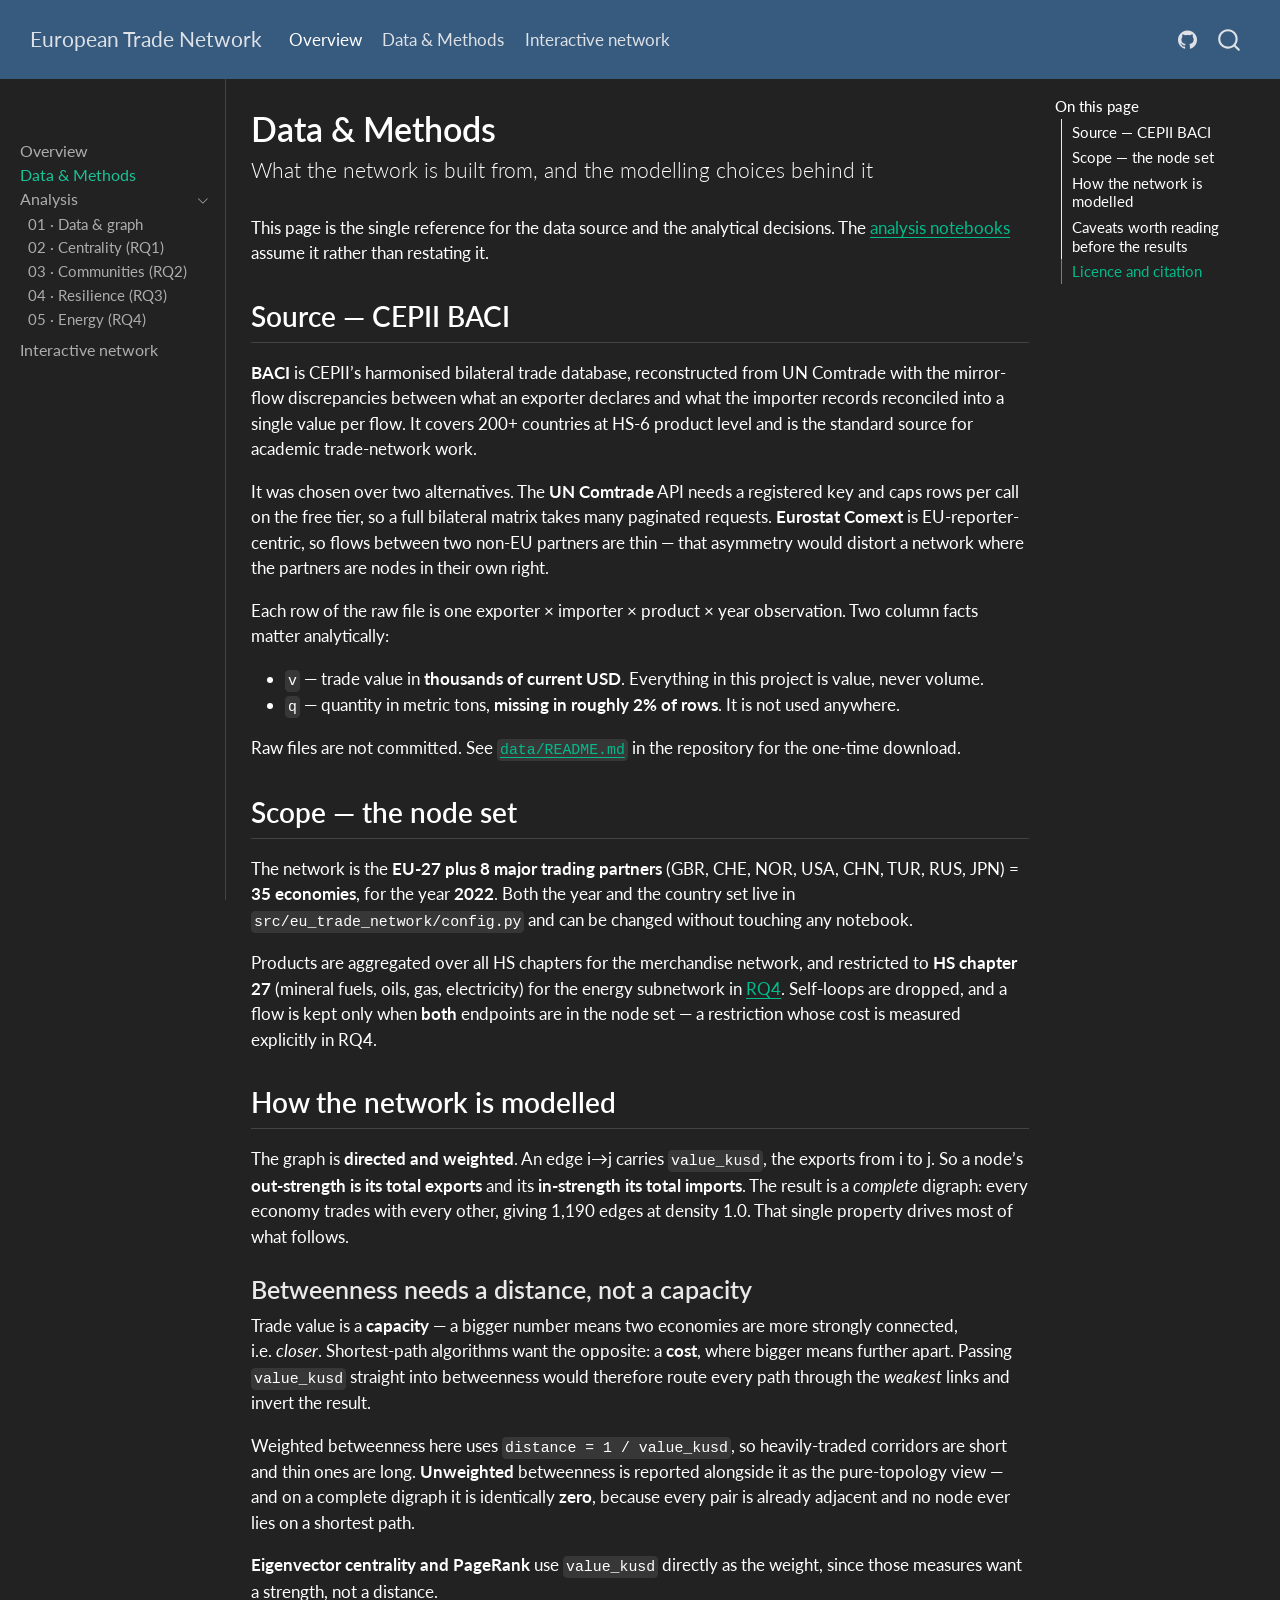
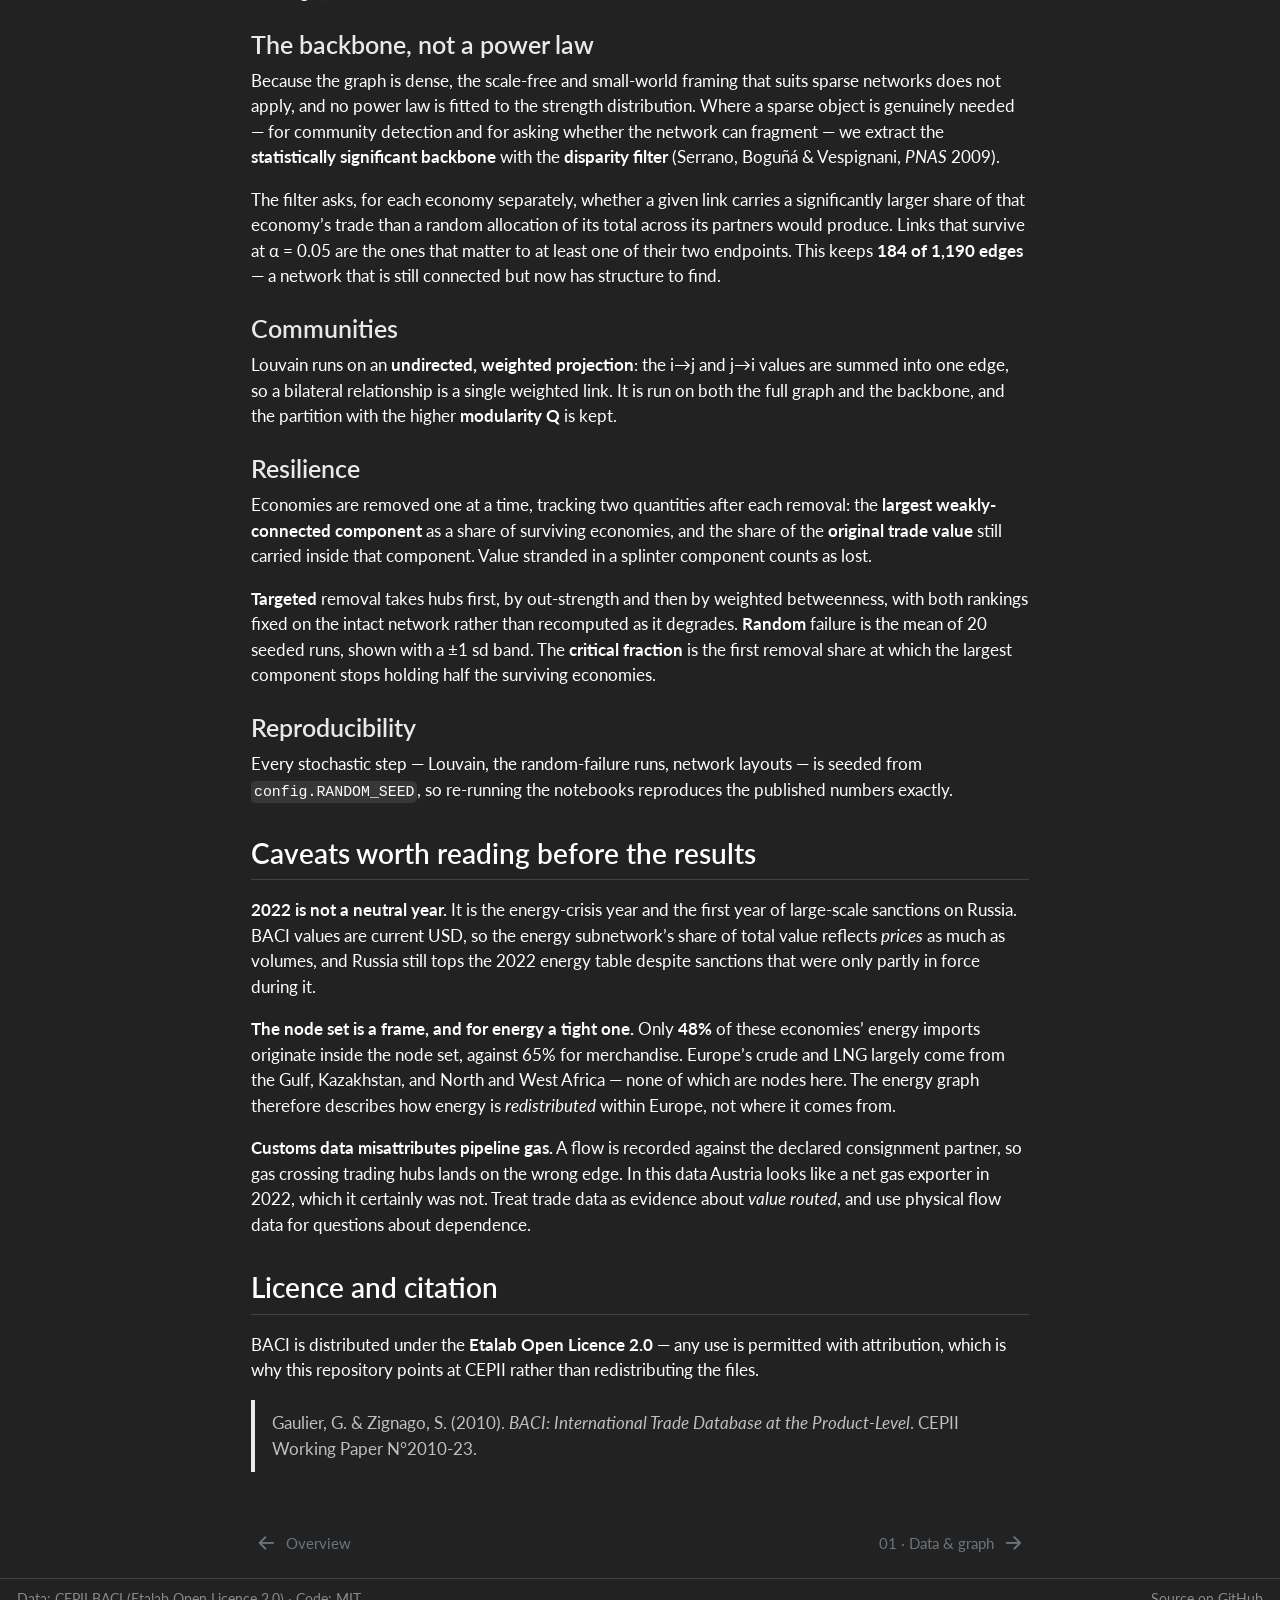
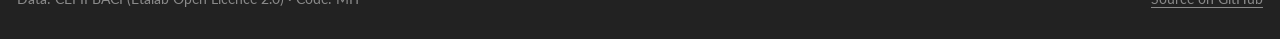
==== data.html @ 0a046957 "Built site for gh-pages" ====
<!DOCTYPE html>
<html xmlns="http://www.w3.org/1999/xhtml" lang="en" xml:lang="en"><head>

<meta charset="utf-8">
<meta name="generator" content="quarto-1.9.38">

<meta name="viewport" content="width=device-width, initial-scale=1.0, user-scalable=yes">


<title>Data &amp; Methods – European Trade Network</title>
<style>
/* Default styles provided by pandoc.
** See https://pandoc.org/MANUAL.html#variables-for-html for config info.
*/
code{white-space: pre-wrap;}
span.smallcaps{font-variant: small-caps;}
div.columns{display: flex; gap: min(4vw, 1.5em);}
div.column{flex: auto; overflow-x: auto;}
div.hanging-indent{margin-left: 1.5em; text-indent: -1.5em;}
ul.task-list{list-style: none;}
ul.task-list li input[type="checkbox"] {
  width: 0.8em;
  margin: 0 0.8em 0.2em -1em; /* quarto-specific, see https://github.com/quarto-dev/quarto-cli/issues/4556 */ 
  vertical-align: middle;
}
</style>


<script src="site_libs/quarto-nav/quarto-nav.js"></script>
<script src="site_libs/quarto-nav/headroom.min.js"></script>
<script src="site_libs/clipboard/clipboard.min.js"></script>
<script src="site_libs/quarto-search/autocomplete.umd.js"></script>
<script src="site_libs/quarto-search/fuse.min.js"></script>
<script src="site_libs/quarto-search/quarto-search.js"></script>
<meta name="quarto:offset" content="./">
<link href="./notebooks/01_data_and_graph.html" rel="next">
<link href="./index.html" rel="prev">
<link href="./figures/headline/01_flow_map.png" rel="icon" type="image/png">
<script src="site_libs/quarto-html/quarto.js" type="module"></script>
<script src="site_libs/quarto-html/tabsets/tabsets.js" type="module"></script>
<script src="site_libs/quarto-html/popper.min.js"></script>
<script src="site_libs/quarto-html/tippy.umd.min.js"></script>
<script src="site_libs/quarto-html/anchor.min.js"></script>
<link href="site_libs/quarto-html/tippy.css" rel="stylesheet">
<link href="site_libs/quarto-html/quarto-syntax-highlighting-dark-0a6b7249c26820e032cb0bd839ff02b1.css" rel="stylesheet" id="quarto-text-highlighting-styles">
<script src="site_libs/bootstrap/bootstrap.min.js"></script>
<link href="site_libs/bootstrap/bootstrap-icons.css" rel="stylesheet">
<link href="site_libs/bootstrap/bootstrap-91413791c70808ededd0a060a07217d9.min.css" rel="stylesheet" append-hash="true" id="quarto-bootstrap" data-mode="dark">
<script id="quarto-search-options" type="application/json">{
  "location": "navbar",
  "copy-button": false,
  "collapse-after": 3,
  "panel-placement": "end",
  "type": "overlay",
  "limit": 50,
  "keyboard-shortcut": [
    "f",
    "/",
    "s"
  ],
  "show-item-context": false,
  "language": {
    "search-no-results-text": "No results",
    "search-matching-documents-text": "matching documents",
    "search-copy-link-title": "Copy link to search",
    "search-hide-matches-text": "Hide additional matches",
    "search-more-match-text": "more match in this document",
    "search-more-matches-text": "more matches in this document",
    "search-clear-button-title": "Clear",
    "search-text-placeholder": "",
    "search-detached-cancel-button-title": "Cancel",
    "search-submit-button-title": "Submit",
    "search-label": "Search"
  }
}</script>


</head>

<body class="nav-sidebar docked nav-fixed quarto-light">

<div id="quarto-search-results"></div>
  <header id="quarto-header" class="headroom fixed-top">
    <nav class="navbar navbar-expand-lg " data-bs-theme="dark">
      <div class="navbar-container container-fluid">
      <div class="navbar-brand-container mx-auto">
    <a class="navbar-brand" href="./index.html">
    <span class="navbar-title">European Trade Network</span>
    </a>
  </div>
            <div id="quarto-search" class="" title="Search"></div>
          <button class="navbar-toggler" type="button" data-bs-toggle="collapse" data-bs-target="#navbarCollapse" aria-controls="navbarCollapse" role="menu" aria-expanded="false" aria-label="Toggle navigation" onclick="if (window.quartoToggleHeadroom) { window.quartoToggleHeadroom(); }">
  <span class="navbar-toggler-icon"></span>
</button>
          <div class="collapse navbar-collapse" id="navbarCollapse">
            <ul class="navbar-nav navbar-nav-scroll me-auto">
  <li class="nav-item">
    <a class="nav-link active" href="./index.html" aria-current="page"> 
<span class="menu-text">Overview</span></a>
  </li>  
  <li class="nav-item">
    <a class="nav-link" href="./data.html"> 
<span class="menu-text">Data &amp; Methods</span></a>
  </li>  
  <li class="nav-item">
    <a class="nav-link" href="./network.html"> 
<span class="menu-text">Interactive network</span></a>
  </li>  
</ul>
            <ul class="navbar-nav navbar-nav-scroll ms-auto">
  <li class="nav-item compact">
    <a class="nav-link" href="https://github.com/fatemeh-studio/eu-trade-network"> <i class="bi bi-github" role="img" aria-label="Source on GitHub">
</i> 
<span class="menu-text"></span></a>
  </li>  
</ul>
          </div> <!-- /navcollapse -->
            <div class="quarto-navbar-tools">
</div>
      </div> <!-- /container-fluid -->
    </nav>
  <nav class="quarto-secondary-nav">
    <div class="container-fluid d-flex">
      <button type="button" class="quarto-btn-toggle btn" data-bs-toggle="collapse" role="button" data-bs-target=".quarto-sidebar-collapse-item" aria-controls="quarto-sidebar" aria-expanded="false" aria-label="Toggle sidebar navigation" onclick="if (window.quartoToggleHeadroom) { window.quartoToggleHeadroom(); }">
        <i class="bi bi-layout-text-sidebar-reverse"></i>
      </button>
        <nav class="quarto-page-breadcrumbs" aria-label="breadcrumb"><ol class="breadcrumb"><li class="breadcrumb-item"><a href="./data.html">Data &amp; Methods</a></li></ol></nav>
        <a class="flex-grow-1" role="navigation" data-bs-toggle="collapse" data-bs-target=".quarto-sidebar-collapse-item" aria-controls="quarto-sidebar" aria-expanded="false" aria-label="Toggle sidebar navigation" onclick="if (window.quartoToggleHeadroom) { window.quartoToggleHeadroom(); }">      
        </a>
      <button type="button" class="btn quarto-search-button" aria-label="Search" onclick="window.quartoOpenSearch();">
        <i class="bi bi-search"></i>
      </button>
    </div>
  </nav>
</header>
<!-- content -->
<div id="quarto-content" class="quarto-container page-columns page-rows-contents page-layout-article page-navbar">
<!-- sidebar -->
  <nav id="quarto-sidebar" class="sidebar collapse collapse-horizontal quarto-sidebar-collapse-item sidebar-navigation docked overflow-auto">
        <div class="mt-2 flex-shrink-0 align-items-center">
        <div class="sidebar-search">
        <div id="quarto-search" class="" title="Search"></div>
        </div>
        </div>
    <div class="sidebar-menu-container"> 
    <ul class="list-unstyled mt-1">
        <li class="sidebar-item">
  <div class="sidebar-item-container"> 
  <a href="./index.html" class="sidebar-item-text sidebar-link">
 <span class="menu-text">Overview</span></a>
  </div>
</li>
        <li class="sidebar-item">
  <div class="sidebar-item-container"> 
  <a href="./data.html" class="sidebar-item-text sidebar-link active">
 <span class="menu-text">Data &amp; Methods</span></a>
  </div>
</li>
        <li class="sidebar-item sidebar-item-section">
      <div class="sidebar-item-container"> 
            <a class="sidebar-item-text sidebar-link text-start" data-bs-toggle="collapse" data-bs-target="#quarto-sidebar-section-1" role="navigation" aria-expanded="true">
 <span class="menu-text">Analysis</span></a>
          <a class="sidebar-item-toggle text-start" data-bs-toggle="collapse" data-bs-target="#quarto-sidebar-section-1" role="navigation" aria-expanded="true" aria-label="Toggle section">
            <i class="bi bi-chevron-right ms-2"></i>
          </a> 
      </div>
      <ul id="quarto-sidebar-section-1" class="collapse list-unstyled sidebar-section depth1 show">  
          <li class="sidebar-item">
  <div class="sidebar-item-container"> 
  <a href="./notebooks/01_data_and_graph.html" class="sidebar-item-text sidebar-link">
 <span class="menu-text">01 · Data &amp; graph</span></a>
  </div>
</li>
          <li class="sidebar-item">
  <div class="sidebar-item-container"> 
  <a href="./notebooks/02_centrality_and_backbone.html" class="sidebar-item-text sidebar-link">
 <span class="menu-text">02 · Centrality (RQ1)</span></a>
  </div>
</li>
          <li class="sidebar-item">
  <div class="sidebar-item-container"> 
  <a href="./notebooks/03_communities.html" class="sidebar-item-text sidebar-link">
 <span class="menu-text">03 · Communities (RQ2)</span></a>
  </div>
</li>
          <li class="sidebar-item">
  <div class="sidebar-item-container"> 
  <a href="./notebooks/04_resilience.html" class="sidebar-item-text sidebar-link">
 <span class="menu-text">04 · Resilience (RQ3)</span></a>
  </div>
</li>
          <li class="sidebar-item">
  <div class="sidebar-item-container"> 
  <a href="./notebooks/05_energy_subnetwork.html" class="sidebar-item-text sidebar-link">
 <span class="menu-text">05 · Energy (RQ4)</span></a>
  </div>
</li>
      </ul>
  </li>
        <li class="sidebar-item">
  <div class="sidebar-item-container"> 
  <a href="./network.html" class="sidebar-item-text sidebar-link">
 <span class="menu-text">Interactive network</span></a>
  </div>
</li>
    </ul>
    </div>
</nav>
<div id="quarto-sidebar-glass" class="quarto-sidebar-collapse-item" data-bs-toggle="collapse" data-bs-target=".quarto-sidebar-collapse-item"></div>
<!-- margin-sidebar -->
    <div id="quarto-margin-sidebar" class="sidebar margin-sidebar">
        <nav id="TOC" role="doc-toc" class="toc-active">
    <h2 id="toc-title">On this page</h2>
   
  <ul>
  <li><a href="#source-cepii-baci" id="toc-source-cepii-baci" class="nav-link active" data-scroll-target="#source-cepii-baci">Source — CEPII BACI</a></li>
  <li><a href="#scope-the-node-set" id="toc-scope-the-node-set" class="nav-link" data-scroll-target="#scope-the-node-set">Scope — the node set</a></li>
  <li><a href="#how-the-network-is-modelled" id="toc-how-the-network-is-modelled" class="nav-link" data-scroll-target="#how-the-network-is-modelled">How the network is modelled</a>
  <ul class="collapse">
  <li><a href="#betweenness-needs-a-distance-not-a-capacity" id="toc-betweenness-needs-a-distance-not-a-capacity" class="nav-link" data-scroll-target="#betweenness-needs-a-distance-not-a-capacity">Betweenness needs a distance, not a capacity</a></li>
  <li><a href="#the-backbone-not-a-power-law" id="toc-the-backbone-not-a-power-law" class="nav-link" data-scroll-target="#the-backbone-not-a-power-law">The backbone, not a power law</a></li>
  <li><a href="#communities" id="toc-communities" class="nav-link" data-scroll-target="#communities">Communities</a></li>
  <li><a href="#resilience" id="toc-resilience" class="nav-link" data-scroll-target="#resilience">Resilience</a></li>
  <li><a href="#reproducibility" id="toc-reproducibility" class="nav-link" data-scroll-target="#reproducibility">Reproducibility</a></li>
  </ul></li>
  <li><a href="#caveats-worth-reading-before-the-results" id="toc-caveats-worth-reading-before-the-results" class="nav-link" data-scroll-target="#caveats-worth-reading-before-the-results">Caveats worth reading before the results</a></li>
  <li><a href="#licence-and-citation" id="toc-licence-and-citation" class="nav-link" data-scroll-target="#licence-and-citation">Licence and citation</a></li>
  </ul>
</nav>
    </div>
<!-- main -->
<main class="content" id="quarto-document-content">

<header id="title-block-header" class="quarto-title-block default">
<div class="quarto-title">
<h1 class="title">Data &amp; Methods</h1>
<p class="subtitle lead">What the network is built from, and the modelling choices behind it</p>
</div>



<div class="quarto-title-meta">

    
  
    
  </div>
  


</header>


<p>This page is the single reference for the data source and the analytical decisions. The <a href="./notebooks/01_data_and_graph.html">analysis notebooks</a> assume it rather than restating it.</p>
<section id="source-cepii-baci" class="level2">
<h2 class="anchored" data-anchor-id="source-cepii-baci">Source — CEPII BACI</h2>
<p><strong>BACI</strong> is CEPII’s harmonised bilateral trade database, reconstructed from UN Comtrade with the mirror-flow discrepancies between what an exporter declares and what the importer records reconciled into a single value per flow. It covers 200+ countries at HS-6 product level and is the standard source for academic trade-network work.</p>
<p>It was chosen over two alternatives. The <strong>UN Comtrade</strong> API needs a registered key and caps rows per call on the free tier, so a full bilateral matrix takes many paginated requests. <strong>Eurostat Comext</strong> is EU-reporter-centric, so flows between two non-EU partners are thin — that asymmetry would distort a network where the partners are nodes in their own right.</p>
<p>Each row of the raw file is one exporter × importer × product × year observation. Two column facts matter analytically:</p>
<ul>
<li><code>v</code> — trade value in <strong>thousands of current USD</strong>. Everything in this project is value, never volume.</li>
<li><code>q</code> — quantity in metric tons, <strong>missing in roughly 2% of rows</strong>. It is not used anywhere.</li>
</ul>
<p>Raw files are not committed. See <a href="https://github.com/fatemeh-studio/eu-trade-network/blob/main/data/README.md"><code>data/README.md</code></a> in the repository for the one-time download.</p>
</section>
<section id="scope-the-node-set" class="level2">
<h2 class="anchored" data-anchor-id="scope-the-node-set">Scope — the node set</h2>
<p>The network is the <strong>EU-27 plus 8 major trading partners</strong> (GBR, CHE, NOR, USA, CHN, TUR, RUS, JPN) = <strong>35 economies</strong>, for the year <strong>2022</strong>. Both the year and the country set live in <code>src/eu_trade_network/config.py</code> and can be changed without touching any notebook.</p>
<p>Products are aggregated over all HS chapters for the merchandise network, and restricted to <strong>HS chapter 27</strong> (mineral fuels, oils, gas, electricity) for the energy subnetwork in <a href="./notebooks/05_energy_subnetwork.html">RQ4</a>. Self-loops are dropped, and a flow is kept only when <strong>both</strong> endpoints are in the node set — a restriction whose cost is measured explicitly in RQ4.</p>
</section>
<section id="how-the-network-is-modelled" class="level2">
<h2 class="anchored" data-anchor-id="how-the-network-is-modelled">How the network is modelled</h2>
<p>The graph is <strong>directed and weighted</strong>. An edge i→j carries <code>value_kusd</code>, the exports from i to j. So a node’s <strong>out-strength is its total exports</strong> and its <strong>in-strength its total imports</strong>. The result is a <em>complete</em> digraph: every economy trades with every other, giving 1,190 edges at density 1.0. That single property drives most of what follows.</p>
<section id="betweenness-needs-a-distance-not-a-capacity" class="level3">
<h3 class="anchored" data-anchor-id="betweenness-needs-a-distance-not-a-capacity">Betweenness needs a distance, not a capacity</h3>
<p>Trade value is a <strong>capacity</strong> — a bigger number means two economies are more strongly connected, i.e.&nbsp;<em>closer</em>. Shortest-path algorithms want the opposite: a <strong>cost</strong>, where bigger means further apart. Passing <code>value_kusd</code> straight into betweenness would therefore route every path through the <em>weakest</em> links and invert the result.</p>
<p>Weighted betweenness here uses <code>distance = 1 / value_kusd</code>, so heavily-traded corridors are short and thin ones are long. <strong>Unweighted</strong> betweenness is reported alongside it as the pure-topology view — and on a complete digraph it is identically <strong>zero</strong>, because every pair is already adjacent and no node ever lies on a shortest path.</p>
<p><strong>Eigenvector centrality and PageRank</strong> use <code>value_kusd</code> directly as the weight, since those measures want a strength, not a distance.</p>
</section>
<section id="the-backbone-not-a-power-law" class="level3">
<h3 class="anchored" data-anchor-id="the-backbone-not-a-power-law">The backbone, not a power law</h3>
<p>Because the graph is dense, the scale-free and small-world framing that suits sparse networks does not apply, and no power law is fitted to the strength distribution. Where a sparse object is genuinely needed — for community detection and for asking whether the network can fragment — we extract the <strong>statistically significant backbone</strong> with the <strong>disparity filter</strong> (Serrano, Boguñá &amp; Vespignani, <em>PNAS</em> 2009).</p>
<p>The filter asks, for each economy separately, whether a given link carries a significantly larger share of that economy’s trade than a random allocation of its total across its partners would produce. Links that survive at α = 0.05 are the ones that matter to at least one of their two endpoints. This keeps <strong>184 of 1,190 edges</strong> — a network that is still connected but now has structure to find.</p>
</section>
<section id="communities" class="level3">
<h3 class="anchored" data-anchor-id="communities">Communities</h3>
<p>Louvain runs on an <strong>undirected, weighted projection</strong>: the i→j and j→i values are summed into one edge, so a bilateral relationship is a single weighted link. It is run on both the full graph and the backbone, and the partition with the higher <strong>modularity Q</strong> is kept.</p>
</section>
<section id="resilience" class="level3">
<h3 class="anchored" data-anchor-id="resilience">Resilience</h3>
<p>Economies are removed one at a time, tracking two quantities after each removal: the <strong>largest weakly-connected component</strong> as a share of surviving economies, and the share of the <strong>original trade value</strong> still carried inside that component. Value stranded in a splinter component counts as lost.</p>
<p><strong>Targeted</strong> removal takes hubs first, by out-strength and then by weighted betweenness, with both rankings fixed on the intact network rather than recomputed as it degrades. <strong>Random</strong> failure is the mean of 20 seeded runs, shown with a ±1 sd band. The <strong>critical fraction</strong> is the first removal share at which the largest component stops holding half the surviving economies.</p>
</section>
<section id="reproducibility" class="level3">
<h3 class="anchored" data-anchor-id="reproducibility">Reproducibility</h3>
<p>Every stochastic step — Louvain, the random-failure runs, network layouts — is seeded from <code>config.RANDOM_SEED</code>, so re-running the notebooks reproduces the published numbers exactly.</p>
</section>
</section>
<section id="caveats-worth-reading-before-the-results" class="level2">
<h2 class="anchored" data-anchor-id="caveats-worth-reading-before-the-results">Caveats worth reading before the results</h2>
<p><strong>2022 is not a neutral year.</strong> It is the energy-crisis year and the first year of large-scale sanctions on Russia. BACI values are current USD, so the energy subnetwork’s share of total value reflects <em>prices</em> as much as volumes, and Russia still tops the 2022 energy table despite sanctions that were only partly in force during it.</p>
<p><strong>The node set is a frame, and for energy a tight one.</strong> Only <strong>48%</strong> of these economies’ energy imports originate inside the node set, against 65% for merchandise. Europe’s crude and LNG largely come from the Gulf, Kazakhstan, and North and West Africa — none of which are nodes here. The energy graph therefore describes how energy is <em>redistributed</em> within Europe, not where it comes from.</p>
<p><strong>Customs data misattributes pipeline gas.</strong> A flow is recorded against the declared consignment partner, so gas crossing trading hubs lands on the wrong edge. In this data Austria looks like a net gas exporter in 2022, which it certainly was not. Treat trade data as evidence about <em>value routed</em>, and use physical flow data for questions about dependence.</p>
</section>
<section id="licence-and-citation" class="level2">
<h2 class="anchored" data-anchor-id="licence-and-citation">Licence and citation</h2>
<p>BACI is distributed under the <strong>Etalab Open Licence 2.0</strong> — any use is permitted with attribution, which is why this repository points at CEPII rather than redistributing the files.</p>
<blockquote class="blockquote">
<p>Gaulier, G. &amp; Zignago, S. (2010). <em>BACI: International Trade Database at the Product-Level</em>. CEPII Working Paper N°2010-23.</p>
</blockquote>


</section>

</main> <!-- /main -->
<script id="quarto-html-after-body" type="application/javascript">
  window.document.addEventListener("DOMContentLoaded", function (event) {
    const icon = "";
    const anchorJS = new window.AnchorJS();
    anchorJS.options = {
      placement: 'right',
      icon: icon
    };
    anchorJS.add('.anchored');
    const isCodeAnnotation = (el) => {
      for (const clz of el.classList) {
        if (clz.startsWith('code-annotation-')) {                     
          return true;
        }
      }
      return false;
    }
    const onCopySuccess = function(e) {
      // button target
      const button = e.trigger;
      // don't keep focus
      button.blur();
      // flash "checked"
      button.classList.add('code-copy-button-checked');
      var currentTitle = button.getAttribute("title");
      button.setAttribute("title", "Copied!");
      let tooltip;
      if (window.bootstrap) {
        button.setAttribute("data-bs-toggle", "tooltip");
        button.setAttribute("data-bs-placement", "left");
        button.setAttribute("data-bs-title", "Copied!");
        tooltip = new bootstrap.Tooltip(button, 
          { trigger: "manual", 
            customClass: "code-copy-button-tooltip",
            offset: [0, -8]});
        tooltip.show();    
      }
      setTimeout(function() {
        if (tooltip) {
          tooltip.hide();
          button.removeAttribute("data-bs-title");
          button.removeAttribute("data-bs-toggle");
          button.removeAttribute("data-bs-placement");
        }
        button.setAttribute("title", currentTitle);
        button.classList.remove('code-copy-button-checked');
      }, 1000);
      // clear code selection
      e.clearSelection();
    }
    const getTextToCopy = function(trigger) {
      const outerScaffold = trigger.parentElement.cloneNode(true);
      const codeEl = outerScaffold.querySelector('code');
      for (const childEl of codeEl.children) {
        if (isCodeAnnotation(childEl)) {
          childEl.remove();
        }
      }
      return codeEl.innerText;
    }
    const clipboard = new window.ClipboardJS('.code-copy-button:not([data-in-quarto-modal])', {
      text: getTextToCopy
    });
    clipboard.on('success', onCopySuccess);
    if (window.document.getElementById('quarto-embedded-source-code-modal')) {
      const clipboardModal = new window.ClipboardJS('.code-copy-button[data-in-quarto-modal]', {
        text: getTextToCopy,
        container: window.document.getElementById('quarto-embedded-source-code-modal')
      });
      clipboardModal.on('success', onCopySuccess);
    }
      var localhostRegex = new RegExp(/^(?:http|https):\/\/localhost\:?[0-9]*\//);
      var mailtoRegex = new RegExp(/^mailto:/);
        var filterRegex = new RegExp('/' + window.location.host + '/');
      var isInternal = (href) => {
          return filterRegex.test(href) || localhostRegex.test(href) || mailtoRegex.test(href);
      }
      // Inspect non-navigation links and adorn them if external
     var links = window.document.querySelectorAll('a[href]:not(.nav-link):not(.navbar-brand):not(.toc-action):not(.sidebar-link):not(.sidebar-item-toggle):not(.pagination-link):not(.no-external):not([aria-hidden]):not(.dropdown-item):not(.quarto-navigation-tool):not(.about-link)');
      for (var i=0; i<links.length; i++) {
        const link = links[i];
        if (!isInternal(link.href)) {
          // undo the damage that might have been done by quarto-nav.js in the case of
          // links that we want to consider external
          if (link.dataset.originalHref !== undefined) {
            link.href = link.dataset.originalHref;
          }
        }
      }
    function tippyHover(el, contentFn, onTriggerFn, onUntriggerFn) {
      const config = {
        allowHTML: true,
        maxWidth: 500,
        delay: 100,
        arrow: false,
        appendTo: function(el) {
            return el.parentElement;
        },
        interactive: true,
        interactiveBorder: 10,
        theme: 'quarto',
        placement: 'bottom-start',
      };
      if (contentFn) {
        config.content = contentFn;
      }
      if (onTriggerFn) {
        config.onTrigger = onTriggerFn;
      }
      if (onUntriggerFn) {
        config.onUntrigger = onUntriggerFn;
      }
      window.tippy(el, config); 
    }
    const noterefs = window.document.querySelectorAll('a[role="doc-noteref"]');
    for (var i=0; i<noterefs.length; i++) {
      const ref = noterefs[i];
      tippyHover(ref, function() {
        // use id or data attribute instead here
        let href = ref.getAttribute('data-footnote-href') || ref.getAttribute('href');
        try { href = new URL(href).hash; } catch {}
        const id = href.replace(/^#\/?/, "");
        const note = window.document.getElementById(id);
        if (note) {
          return note.innerHTML;
        } else {
          return "";
        }
      });
    }
    const xrefs = window.document.querySelectorAll('a.quarto-xref');
    const processXRef = (id, note) => {
      // Strip column container classes
      const stripColumnClz = (el) => {
        el.classList.remove("page-full", "page-columns");
        if (el.children) {
          for (const child of el.children) {
            stripColumnClz(child);
          }
        }
      }
      stripColumnClz(note)
      if (id === null || id.startsWith('sec-')) {
        // Special case sections, only their first couple elements
        const container = document.createElement("div");
        if (note.children && note.children.length > 2) {
          container.appendChild(note.children[0].cloneNode(true));
          for (let i = 1; i < note.children.length; i++) {
            const child = note.children[i];
            if (child.tagName === "P" && child.innerText === "") {
              continue;
            } else {
              container.appendChild(child.cloneNode(true));
              break;
            }
          }
          if (window.Quarto?.typesetMath) {
            window.Quarto.typesetMath(container);
          }
          return container.innerHTML
        } else {
          if (window.Quarto?.typesetMath) {
            window.Quarto.typesetMath(note);
          }
          return note.innerHTML;
        }
      } else {
        // Remove any anchor links if they are present
        const anchorLink = note.querySelector('a.anchorjs-link');
        if (anchorLink) {
          anchorLink.remove();
        }
        if (window.Quarto?.typesetMath) {
          window.Quarto.typesetMath(note);
        }
        if (note.classList.contains("callout")) {
          return note.outerHTML;
        } else {
          return note.innerHTML;
        }
      }
    }
    for (var i=0; i<xrefs.length; i++) {
      const xref = xrefs[i];
      tippyHover(xref, undefined, function(instance) {
        instance.disable();
        let url = xref.getAttribute('href');
        let hash = undefined; 
        if (url.startsWith('#')) {
          hash = url;
        } else {
          try { hash = new URL(url).hash; } catch {}
        }
        if (hash) {
          const id = hash.replace(/^#\/?/, "");
          const note = window.document.getElementById(id);
          if (note !== null) {
            try {
              const html = processXRef(id, note.cloneNode(true));
              instance.setContent(html);
            } finally {
              instance.enable();
              instance.show();
            }
          } else {
            // See if we can fetch this
            fetch(url.split('#')[0])
            .then(res => res.text())
            .then(html => {
              const parser = new DOMParser();
              const htmlDoc = parser.parseFromString(html, "text/html");
              const note = htmlDoc.getElementById(id);
              if (note !== null) {
                const html = processXRef(id, note);
                instance.setContent(html);
              } 
            }).finally(() => {
              instance.enable();
              instance.show();
            });
          }
        } else {
          // See if we can fetch a full url (with no hash to target)
          // This is a special case and we should probably do some content thinning / targeting
          fetch(url)
          .then(res => res.text())
          .then(html => {
            const parser = new DOMParser();
            const htmlDoc = parser.parseFromString(html, "text/html");
            const note = htmlDoc.querySelector('main.content');
            if (note !== null) {
              // This should only happen for chapter cross references
              // (since there is no id in the URL)
              // remove the first header
              if (note.children.length > 0 && note.children[0].tagName === "HEADER") {
                note.children[0].remove();
              }
              const html = processXRef(null, note);
              instance.setContent(html);
            } 
          }).finally(() => {
            instance.enable();
            instance.show();
          });
        }
      }, function(instance) {
      });
    }
        let selectedAnnoteEl;
        const selectorForAnnotation = ( cell, annotation) => {
          let cellAttr = 'data-code-cell="' + cell + '"';
          let lineAttr = 'data-code-annotation="' +  annotation + '"';
          const selector = 'span[' + cellAttr + '][' + lineAttr + ']';
          return selector;
        }
        const selectCodeLines = (annoteEl) => {
          const doc = window.document;
          const targetCell = annoteEl.getAttribute("data-target-cell");
          const targetAnnotation = annoteEl.getAttribute("data-target-annotation");
          const annoteSpan = window.document.querySelector(selectorForAnnotation(targetCell, targetAnnotation));
          const lines = annoteSpan.getAttribute("data-code-lines").split(",");
          const lineIds = lines.map((line) => {
            return targetCell + "-" + line;
          })
          let top = null;
          let height = null;
          let parent = null;
          if (lineIds.length > 0) {
              //compute the position of the single el (top and bottom and make a div)
              const el = window.document.getElementById(lineIds[0]);
              top = el.offsetTop;
              height = el.offsetHeight;
              parent = el.parentElement.parentElement;
            if (lineIds.length > 1) {
              const lastEl = window.document.getElementById(lineIds[lineIds.length - 1]);
              const bottom = lastEl.offsetTop + lastEl.offsetHeight;
              height = bottom - top;
            }
            if (top !== null && height !== null && parent !== null) {
              // cook up a div (if necessary) and position it 
              let div = window.document.getElementById("code-annotation-line-highlight");
              if (div === null) {
                div = window.document.createElement("div");
                div.setAttribute("id", "code-annotation-line-highlight");
                div.style.position = 'absolute';
                parent.appendChild(div);
              }
              div.style.top = top - 2 + "px";
              div.style.height = height + 4 + "px";
              div.style.left = 0;
              let gutterDiv = window.document.getElementById("code-annotation-line-highlight-gutter");
              if (gutterDiv === null) {
                gutterDiv = window.document.createElement("div");
                gutterDiv.setAttribute("id", "code-annotation-line-highlight-gutter");
                gutterDiv.style.position = 'absolute';
                const codeCell = window.document.getElementById(targetCell);
                const gutter = codeCell.querySelector('.code-annotation-gutter');
                gutter.appendChild(gutterDiv);
              }
              gutterDiv.style.top = top - 2 + "px";
              gutterDiv.style.height = height + 4 + "px";
            }
            selectedAnnoteEl = annoteEl;
          }
        };
        const unselectCodeLines = () => {
          const elementsIds = ["code-annotation-line-highlight", "code-annotation-line-highlight-gutter"];
          elementsIds.forEach((elId) => {
            const div = window.document.getElementById(elId);
            if (div) {
              div.remove();
            }
          });
          selectedAnnoteEl = undefined;
        };
          // Handle positioning of the toggle
      window.addEventListener(
        "resize",
        throttle(() => {
          elRect = undefined;
          if (selectedAnnoteEl) {
            selectCodeLines(selectedAnnoteEl);
          }
        }, 10)
      );
      function throttle(fn, ms) {
      let throttle = false;
      let timer;
        return (...args) => {
          if(!throttle) { // first call gets through
              fn.apply(this, args);
              throttle = true;
          } else { // all the others get throttled
              if(timer) clearTimeout(timer); // cancel #2
              timer = setTimeout(() => {
                fn.apply(this, args);
                timer = throttle = false;
              }, ms);
          }
        };
      }
        // Attach click handler to the DT
        const annoteDls = window.document.querySelectorAll('dt[data-target-cell]');
        for (const annoteDlNode of annoteDls) {
          annoteDlNode.addEventListener('click', (event) => {
            const clickedEl = event.target;
            if (clickedEl !== selectedAnnoteEl) {
              unselectCodeLines();
              const activeEl = window.document.querySelector('dt[data-target-cell].code-annotation-active');
              if (activeEl) {
                activeEl.classList.remove('code-annotation-active');
              }
              selectCodeLines(clickedEl);
              clickedEl.classList.add('code-annotation-active');
            } else {
              // Unselect the line
              unselectCodeLines();
              clickedEl.classList.remove('code-annotation-active');
            }
          });
        }
    const findCites = (el) => {
      const parentEl = el.parentElement;
      if (parentEl) {
        const cites = parentEl.dataset.cites;
        if (cites) {
          return {
            el,
            cites: cites.split(' ')
          };
        } else {
          return findCites(el.parentElement)
        }
      } else {
        return undefined;
      }
    };
    var bibliorefs = window.document.querySelectorAll('a[role="doc-biblioref"]');
    for (var i=0; i<bibliorefs.length; i++) {
      const ref = bibliorefs[i];
      const citeInfo = findCites(ref);
      if (citeInfo) {
        tippyHover(citeInfo.el, function() {
          var popup = window.document.createElement('div');
          citeInfo.cites.forEach(function(cite) {
            var citeDiv = window.document.createElement('div');
            citeDiv.classList.add('hanging-indent');
            citeDiv.classList.add('csl-entry');
            var biblioDiv = window.document.getElementById('ref-' + cite);
            if (biblioDiv) {
              citeDiv.innerHTML = biblioDiv.innerHTML;
            }
            popup.appendChild(citeDiv);
          });
          return popup.innerHTML;
        });
      }
    }
  });
  </script>
<nav class="page-navigation">
  <div class="nav-page nav-page-previous">
      <a href="./index.html" class="pagination-link" aria-label="Overview">
        <i class="bi bi-arrow-left-short"></i> <span class="nav-page-text">Overview</span>
      </a>          
  </div>
  <div class="nav-page nav-page-next">
      <a href="./notebooks/01_data_and_graph.html" class="pagination-link" aria-label="01 · Data &amp; graph">
        <span class="nav-page-text">01 · Data &amp; graph</span> <i class="bi bi-arrow-right-short"></i>
      </a>
  </div>
</nav>
</div> <!-- /content -->
<footer class="footer">
  <div class="nav-footer">
    <div class="nav-footer-left">
<p>Data: CEPII BACI (Etalab Open Licence 2.0) · Code: MIT</p>
</div>   
    <div class="nav-footer-center">
      &nbsp;
    </div>
    <div class="nav-footer-right">
<p><a href="https://github.com/fatemeh-studio/eu-trade-network">Source on GitHub</a></p>
</div>
  </div>
</footer>




</body></html>
---- site_libs/quarto-html/tippy.css ----
.tippy-box[data-animation=fade][data-state=hidden]{opacity:0}[data-tippy-root]{max-width:calc(100vw - 10px)}.tippy-box{position:relative;background-color:#333;color:#fff;border-radius:4px;font-size:14px;line-height:1.4;white-space:normal;outline:0;transition-property:transform,visibility,opacity}.tippy-box[data-placement^=top]>.tippy-arrow{bottom:0}.tippy-box[data-placement^=top]>.tippy-arrow:before{bottom:-7px;left:0;border-width:8px 8px 0;border-top-color:initial;transform-origin:center top}.tippy-box[data-placement^=bottom]>.tippy-arrow{top:0}.tippy-box[data-placement^=bottom]>.tippy-arrow:before{top:-7px;left:0;border-width:0 8px 8px;border-bottom-color:initial;transform-origin:center bottom}.tippy-box[data-placement^=left]>.tippy-arrow{right:0}.tippy-box[data-placement^=left]>.tippy-arrow:before{border-width:8px 0 8px 8px;border-left-color:initial;right:-7px;transform-origin:center left}.tippy-box[data-placement^=right]>.tippy-arrow{left:0}.tippy-box[data-placement^=right]>.tippy-arrow:before{left:-7px;border-width:8px 8px 8px 0;border-right-color:initial;transform-origin:center right}.tippy-box[data-inertia][data-state=visible]{transition-timing-function:cubic-bezier(.54,1.5,.38,1.11)}.tippy-arrow{width:16px;height:16px;color:#333}.tippy-arrow:before{content:"";position:absolute;border-color:transparent;border-style:solid}.tippy-content{position:relative;padding:5px 9px;z-index:1}
---- site_libs/quarto-html/quarto-syntax-highlighting-dark-0a6b7249c26820e032cb0bd839ff02b1.css ----
/* quarto syntax highlight colors */
:root {
  --quarto-hl-al-color: #f07178;
  --quarto-hl-an-color: #d4d0ab;
  --quarto-hl-at-color: #00e0e0;
  --quarto-hl-bn-color: #d4d0ab;
  --quarto-hl-bu-color: #abe338;
  --quarto-hl-ch-color: #abe338;
  --quarto-hl-co-color: #f8f8f2;
  --quarto-hl-cv-color: #ffd700;
  --quarto-hl-cn-color: #ffd700;
  --quarto-hl-cf-color: #ffa07a;
  --quarto-hl-dt-color: #ffa07a;
  --quarto-hl-dv-color: #d4d0ab;
  --quarto-hl-do-color: #f8f8f2;
  --quarto-hl-er-color: #f07178;
  --quarto-hl-ex-color: #00e0e0;
  --quarto-hl-fl-color: #d4d0ab;
  --quarto-hl-fu-color: #ffa07a;
  --quarto-hl-im-color: #abe338;
  --quarto-hl-in-color: #d4d0ab;
  --quarto-hl-kw-color: #ffa07a;
  --quarto-hl-op-color: #ffa07a;
  --quarto-hl-ot-color: #00e0e0;
  --quarto-hl-pp-color: #dcc6e0;
  --quarto-hl-re-color: #00e0e0;
  --quarto-hl-sc-color: #abe338;
  --quarto-hl-ss-color: #abe338;
  --quarto-hl-st-color: #abe338;
  --quarto-hl-va-color: #00e0e0;
  --quarto-hl-vs-color: #abe338;
  --quarto-hl-wa-color: #dcc6e0;
}

/* other quarto variables */
:root {
  --quarto-font-monospace: SFMono-Regular, Menlo, Monaco, Consolas, "Liberation Mono", "Courier New", monospace;
}

/* syntax highlight based on Pandoc's rules */
pre > code.sourceCode > span {
  color: #f8f8f2;
}

code.sourceCode > span {
  color: #f8f8f2;
}

div.sourceCode,
div.sourceCode pre.sourceCode {
  color: #f8f8f2;
}

/* Normal */
code span {
  color: #f8f8f2;
}

/* Alert */
code span.al {
  color: #f07178;
}

/* Annotation */
code span.an {
  color: #d4d0ab;
}

/* Attribute */
code span.at {
  color: #00e0e0;
}

/* BaseN */
code span.bn {
  color: #d4d0ab;
}

/* BuiltIn */
code span.bu {
  color: #abe338;
}

/* ControlFlow */
code span.cf {
  font-weight: bold;
  color: #ffa07a;
}

/* Char */
code span.ch {
  color: #abe338;
}

/* Constant */
code span.cn {
  color: #ffd700;
}

/* Comment */
code span.co {
  font-style: italic;
  color: #f8f8f2;
}

/* CommentVar */
code span.cv {
  color: #ffd700;
}

/* Documentation */
code span.do {
  color: #f8f8f2;
}

/* DataType */
code span.dt {
  color: #ffa07a;
}

/* DecVal */
code span.dv {
  color: #d4d0ab;
}

/* Error */
code span.er {
  color: #f07178;
  text-decoration: underline;
}

/* Extension */
code span.ex {
  font-weight: bold;
  color: #00e0e0;
}

/* Float */
code span.fl {
  color: #d4d0ab;
}

/* Function */
code span.fu {
  color: #ffa07a;
}

/* Import */
code span.im {
  color: #abe338;
}

/* Information */
code span.in {
  color: #d4d0ab;
}

/* Keyword */
code span.kw {
  font-weight: bold;
  color: #ffa07a;
}

/* Operator */
code span.op {
  color: #ffa07a;
}

/* Other */
code span.ot {
  color: #00e0e0;
}

/* Preprocessor */
code span.pp {
  color: #dcc6e0;
}

/* RegionMarker */
code span.re {
  background-color: #f8f8f2;
  color: #00e0e0;
}

/* SpecialChar */
code span.sc {
  color: #abe338;
}

/* SpecialString */
code span.ss {
  color: #abe338;
}

/* String */
code span.st {
  color: #abe338;
}

/* Variable */
code span.va {
  color: #00e0e0;
}

/* VerbatimString */
code span.vs {
  color: #abe338;
}

/* Warning */
code span.wa {
  color: #dcc6e0;
}

.prevent-inlining {
  content: "</";
}

/*# sourceMappingURL=175367c052bafc98bd680af3479823f0.css.map */
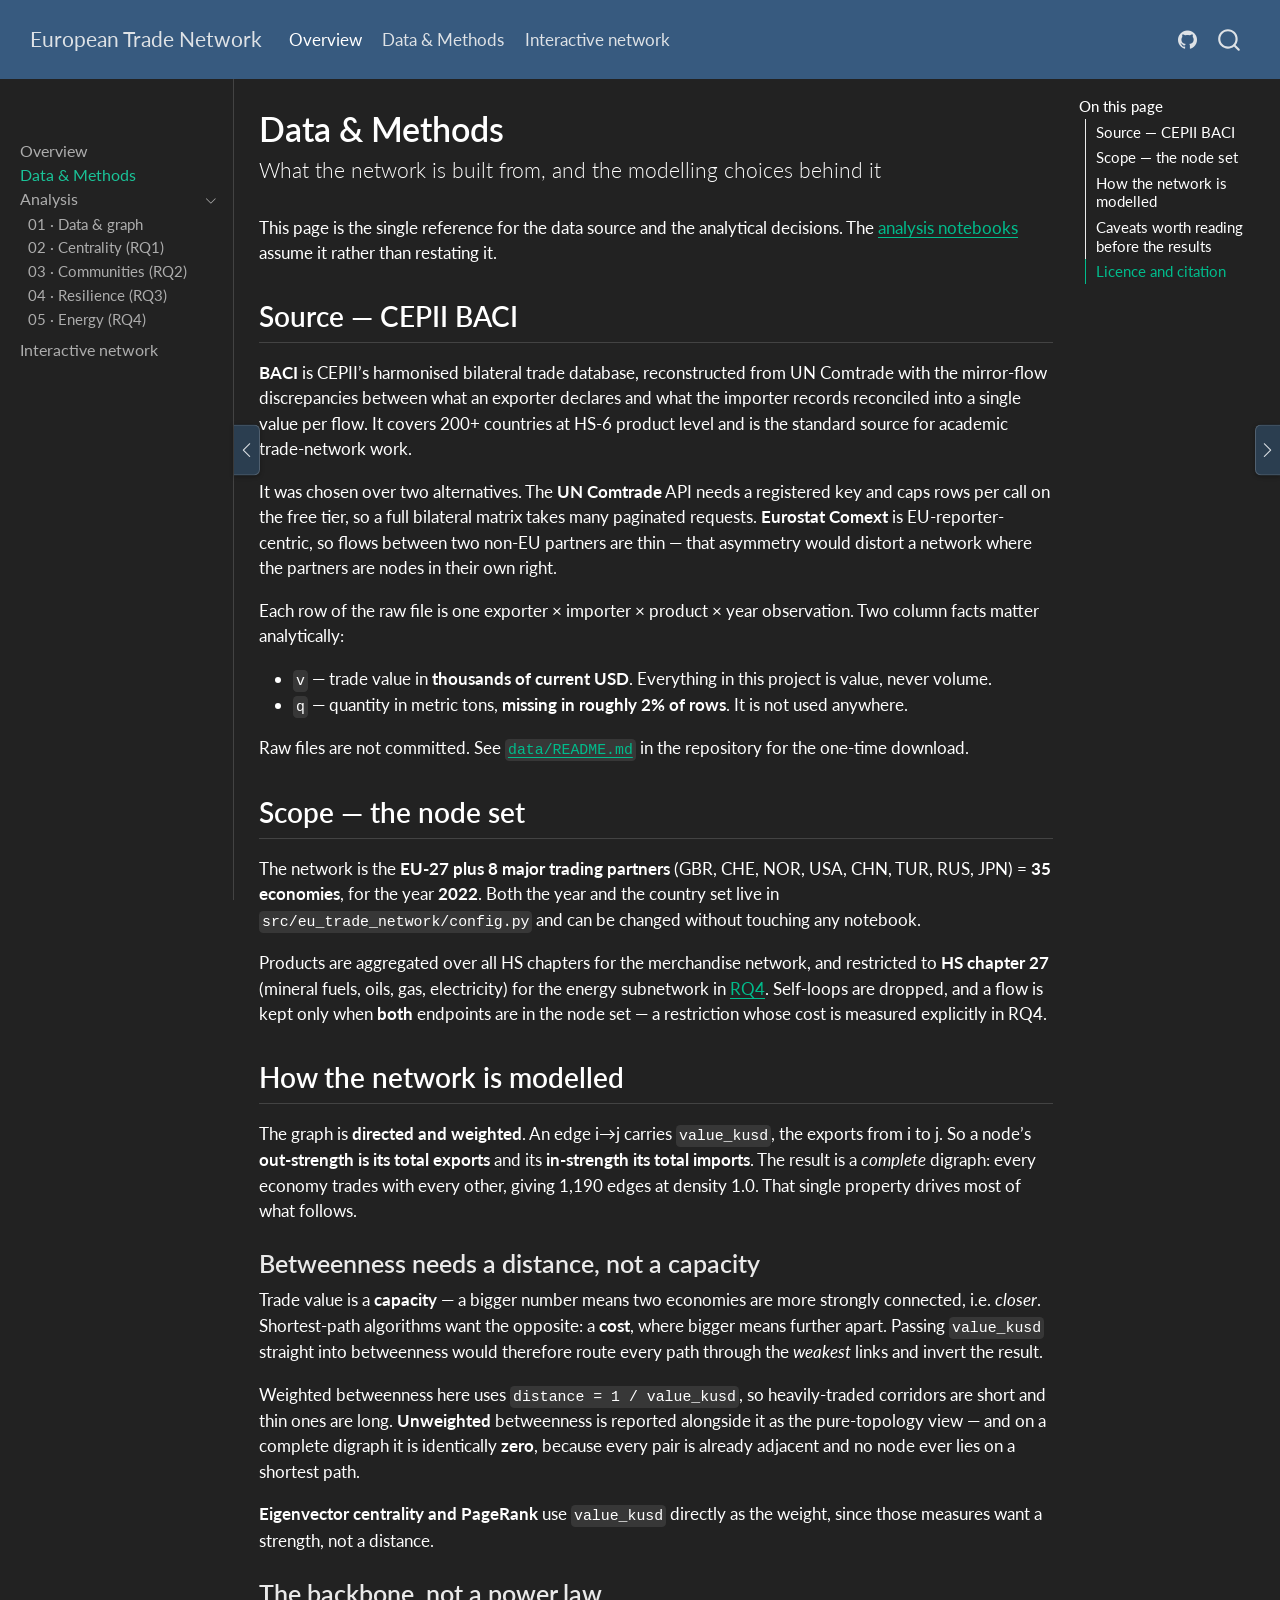
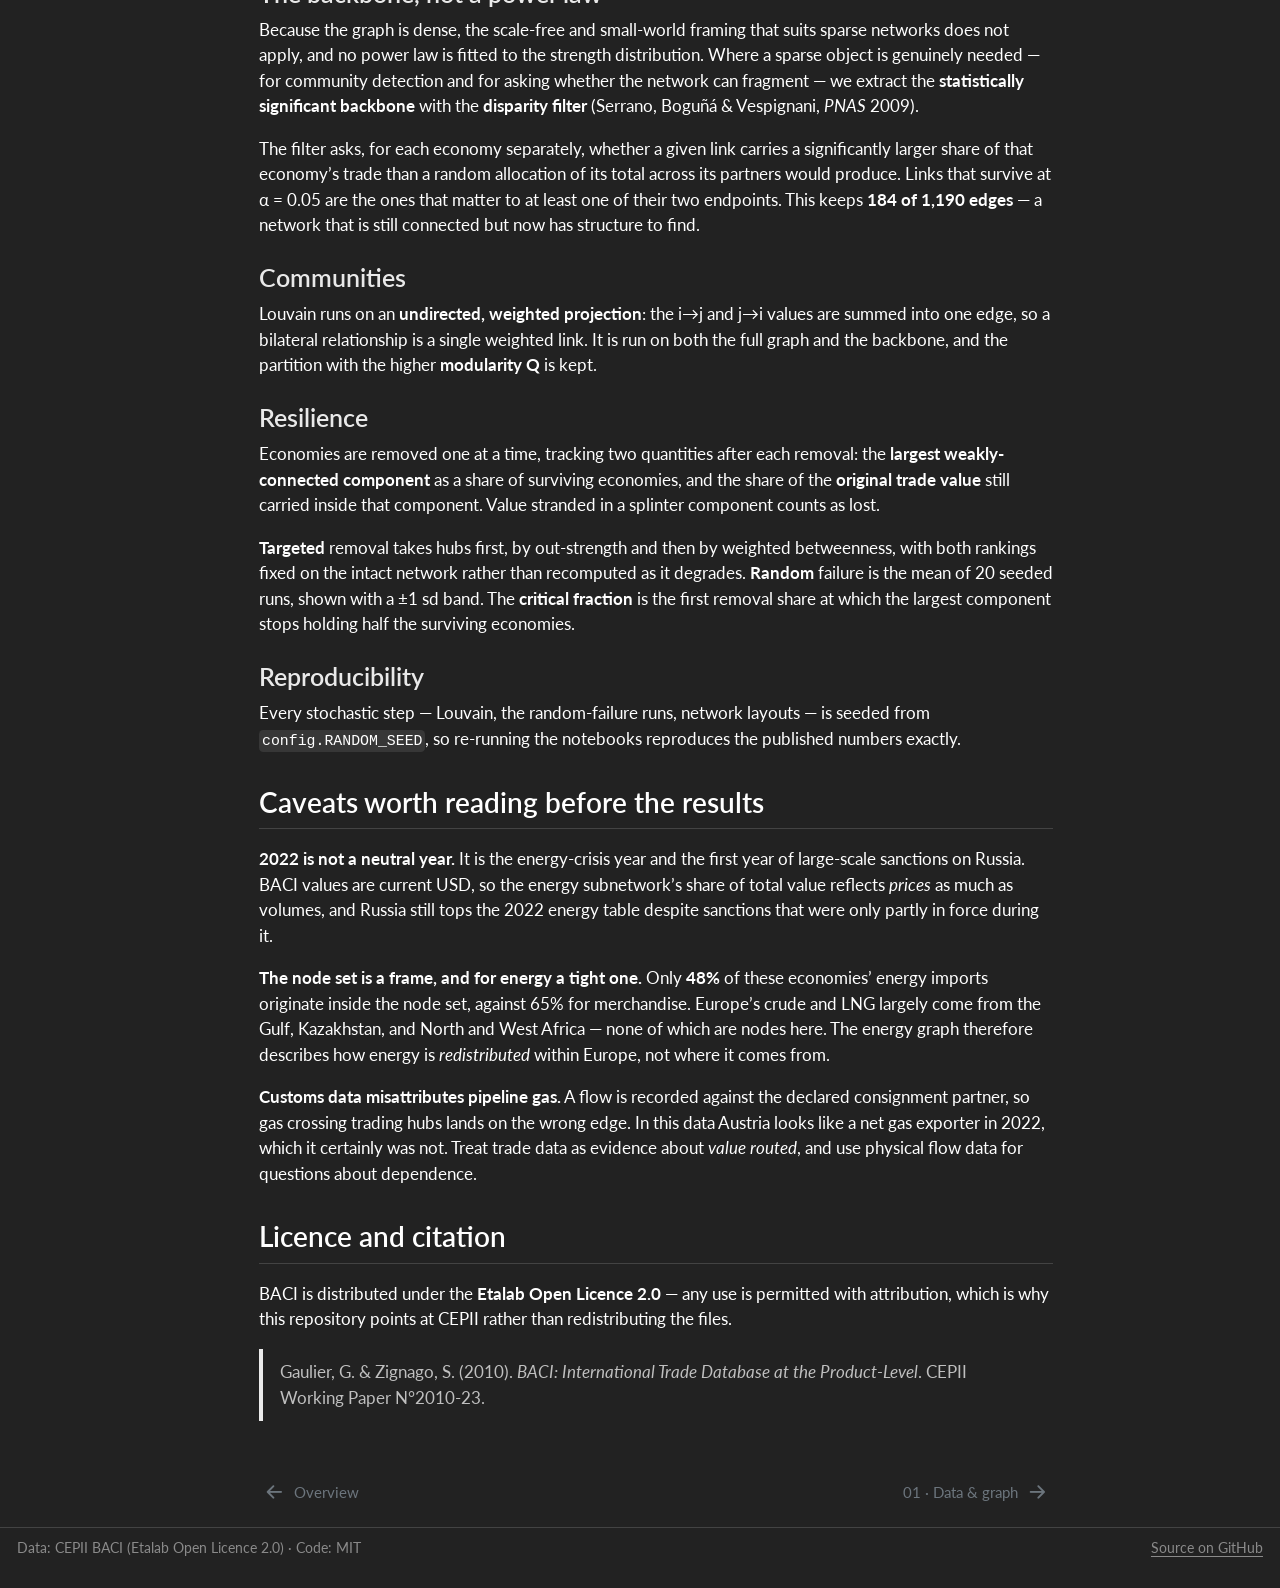
==== commit 1c6c86b7: "Built site for gh-pages" ====
--- a/data.html
+++ b/data.html
@@ -45,7 +45,7 @@
 <link href="site_libs/quarto-html/quarto-syntax-highlighting-dark-0a6b7249c26820e032cb0bd839ff02b1.css" rel="stylesheet" id="quarto-text-highlighting-styles">
 <script src="site_libs/bootstrap/bootstrap.min.js"></script>
 <link href="site_libs/bootstrap/bootstrap-icons.css" rel="stylesheet">
-<link href="site_libs/bootstrap/bootstrap-91413791c70808ededd0a060a07217d9.min.css" rel="stylesheet" append-hash="true" id="quarto-bootstrap" data-mode="dark">
+<link href="site_libs/bootstrap/bootstrap-7204fab86e2885aa4b3b72d221b4bed1.min.css" rel="stylesheet" append-hash="true" id="quarto-bootstrap" data-mode="dark">
 <script id="quarto-search-options" type="application/json">{
   "location": "navbar",
   "copy-button": false,
@@ -75,6 +75,7 @@
 }</script>
 
 
+<link rel="stylesheet" href="styles/sidebar-toggles.css">
 </head>
 
 <body class="nav-sidebar docked nav-fixed quarto-light">
@@ -313,6 +314,139 @@
 </section>
 
 </main> <!-- /main -->
+<script>
+(() => {
+  const STORAGE_KEY = "etn-sidebar-rails";
+  const LEFT = "etn-hide-sidebar";
+  const RIGHT = "etn-hide-toc";
+
+  function canPersist() {
+    try {
+      return window.location.protocol !== "file:";
+    } catch {
+      return false;
+    }
+  }
+
+  function loadState() {
+    if (!canPersist()) {
+      return { left: false, right: false };
+    }
+    try {
+      const raw = window.localStorage.getItem(STORAGE_KEY);
+      if (!raw) {
+        return { left: false, right: false };
+      }
+      const parsed = JSON.parse(raw);
+      return {
+        left: Boolean(parsed.left),
+        right: Boolean(parsed.right),
+      };
+    } catch {
+      return { left: false, right: false };
+    }
+  }
+
+  function saveState(state) {
+    if (!canPersist()) {
+      return;
+    }
+    try {
+      window.localStorage.setItem(STORAGE_KEY, JSON.stringify(state));
+    } catch {
+      /* ignore quota / private mode */
+    }
+  }
+
+  function applyState(state) {
+    document.body.classList.toggle(LEFT, state.left);
+    document.body.classList.toggle(RIGHT, state.right);
+
+    const leftBtn = document.getElementById("etn-toggle-left");
+    const rightBtn = document.getElementById("etn-toggle-right");
+    if (leftBtn) {
+      leftBtn.setAttribute("aria-pressed", String(state.left));
+      leftBtn.title = state.left ? "Show left sidebar" : "Hide left sidebar";
+      leftBtn.setAttribute(
+        "aria-label",
+        state.left ? "Show left sidebar" : "Hide left sidebar",
+      );
+      leftBtn.innerHTML = state.left
+        ? '<i class="bi bi-chevron-right" aria-hidden="true"></i>'
+        : '<i class="bi bi-chevron-left" aria-hidden="true"></i>';
+    }
+    if (rightBtn) {
+      rightBtn.setAttribute("aria-pressed", String(state.right));
+      rightBtn.title = state.right ? "Show right sidebar" : "Hide right sidebar";
+      rightBtn.setAttribute(
+        "aria-label",
+        state.right ? "Show right sidebar" : "Hide right sidebar",
+      );
+      rightBtn.innerHTML = state.right
+        ? '<i class="bi bi-chevron-left" aria-hidden="true"></i>'
+        : '<i class="bi bi-chevron-right" aria-hidden="true"></i>';
+    }
+
+    window.dispatchEvent(new Event("resize"));
+  }
+
+  function syncSidebarWidth() {
+    const sidebar = document.getElementById("quarto-sidebar");
+    if (!sidebar) {
+      return;
+    }
+    const width = Math.round(sidebar.getBoundingClientRect().width);
+    if (width > 0) {
+      document.body.style.setProperty("--etn-sidebar-width", `${width}px`);
+    }
+  }
+
+  function ensureButtons() {
+    if (!document.getElementById("etn-toggle-left")) {
+      const left = document.createElement("button");
+      left.type = "button";
+      left.id = "etn-toggle-left";
+      left.className = "etn-rail-toggle etn-rail-toggle-left";
+      document.body.appendChild(left);
+    }
+    if (!document.getElementById("etn-toggle-right")) {
+      const right = document.createElement("button");
+      right.type = "button";
+      right.id = "etn-toggle-right";
+      right.className = "etn-rail-toggle etn-rail-toggle-right";
+      document.body.appendChild(right);
+    }
+
+    const hasToc = Boolean(document.getElementById("quarto-margin-sidebar"));
+    document.body.classList.toggle("etn-no-toc", !hasToc);
+  }
+
+  document.addEventListener("DOMContentLoaded", () => {
+    ensureButtons();
+    syncSidebarWidth();
+
+    const state = loadState();
+    applyState(state);
+
+    document.getElementById("etn-toggle-left")?.addEventListener("click", () => {
+      state.left = !state.left;
+      saveState(state);
+      applyState(state);
+      window.requestAnimationFrame(syncSidebarWidth);
+    });
+
+    document
+      .getElementById("etn-toggle-right")
+      ?.addEventListener("click", () => {
+        state.right = !state.right;
+        saveState(state);
+        applyState(state);
+      });
+
+    window.addEventListener("resize", syncSidebarWidth);
+  });
+})();
+</script>
 <script id="quarto-html-after-body" type="application/javascript">
   window.document.addEventListener("DOMContentLoaded", function (event) {
     const icon = "";
@@ -386,7 +520,7 @@
     }
       var localhostRegex = new RegExp(/^(?:http|https):\/\/localhost\:?[0-9]*\//);
       var mailtoRegex = new RegExp(/^mailto:/);
-        var filterRegex = new RegExp('/' + window.location.host + '/');
+        var filterRegex = new RegExp("https:\/\/fatemeh-studio\.github\.io\/eu-trade-network\/");
       var isInternal = (href) => {
           return filterRegex.test(href) || localhostRegex.test(href) || mailtoRegex.test(href);
       }
--- a/styles/sidebar-toggles.css
+++ b/styles/sidebar-toggles.css
@@ -0,0 +1,93 @@
+/* Left-nav + right-TOC collapse: expand the main column into freed space. */
+
+.etn-rail-toggle {
+  position: fixed;
+  top: 50%;
+  z-index: 1060;
+  transform: translateY(-50%);
+  width: 1.5rem;
+  height: 3rem;
+  padding: 0;
+  border: 1px solid rgba(255, 255, 255, 0.18);
+  background: #2b3e50;
+  color: #dee2e6;
+  cursor: pointer;
+  display: none;
+  align-items: center;
+  justify-content: center;
+  box-shadow: 0 1px 4px rgba(0, 0, 0, 0.35);
+}
+
+.etn-rail-toggle:hover {
+  background: #375a7f;
+  color: #fff;
+}
+
+.etn-rail-toggle:focus-visible {
+  outline: 2px solid #00bc8c;
+  outline-offset: 2px;
+}
+
+.etn-rail-toggle-left {
+  left: 0;
+  border-left: 0;
+  border-radius: 0 0.35rem 0.35rem 0;
+}
+
+.etn-rail-toggle-right {
+  right: 0;
+  border-right: 0;
+  border-radius: 0.35rem 0 0 0.35rem;
+}
+
+@media (min-width: 992px) {
+  body.nav-sidebar .etn-rail-toggle-left,
+  body:not(.etn-no-toc) .etn-rail-toggle-right {
+    display: inline-flex;
+  }
+
+  /* Keep the left toggle clear of the docked sidebar when it is open. */
+  body.nav-sidebar:not(.etn-hide-sidebar) .etn-rail-toggle-left {
+    left: var(--etn-sidebar-width, 250px);
+  }
+
+  body.etn-hide-sidebar #quarto-sidebar,
+  body.etn-hide-sidebar #quarto-sidebar-glass {
+    display: none !important;
+  }
+
+  body.etn-hide-toc #quarto-margin-sidebar {
+    display: none !important;
+  }
+
+  /* Expand main content into the columns the rails occupied. */
+  body.etn-hide-sidebar:not(.etn-hide-toc) #quarto-document-content {
+    grid-column: page-start / body-content-end !important;
+  }
+
+  body.etn-hide-toc:not(.etn-hide-sidebar) #quarto-document-content {
+    grid-column: body-content-start / page-end !important;
+  }
+
+  body.etn-hide-sidebar.etn-hide-toc #quarto-document-content {
+    grid-column: page-start / page-end !important;
+  }
+
+  body.etn-hide-sidebar.etn-hide-toc.docked #quarto-content.page-columns {
+    grid-template-columns:
+      [screen-start] 1.5em
+      [screen-start-inset page-start page-start-inset body-start-outset body-start body-content-start]
+      minmax(0, 1fr)
+      [body-content-end body-end body-end-outset page-end-inset page-end screen-end-inset]
+      1.5em
+      [screen-end] !important;
+  }
+}
+
+/* Figures should always use the full content width. */
+#quarto-document-content .cell-output-display img,
+#quarto-document-content figure img,
+#quarto-document-content .quarto-figure img {
+  max-width: 100%;
+  height: auto;
+}
